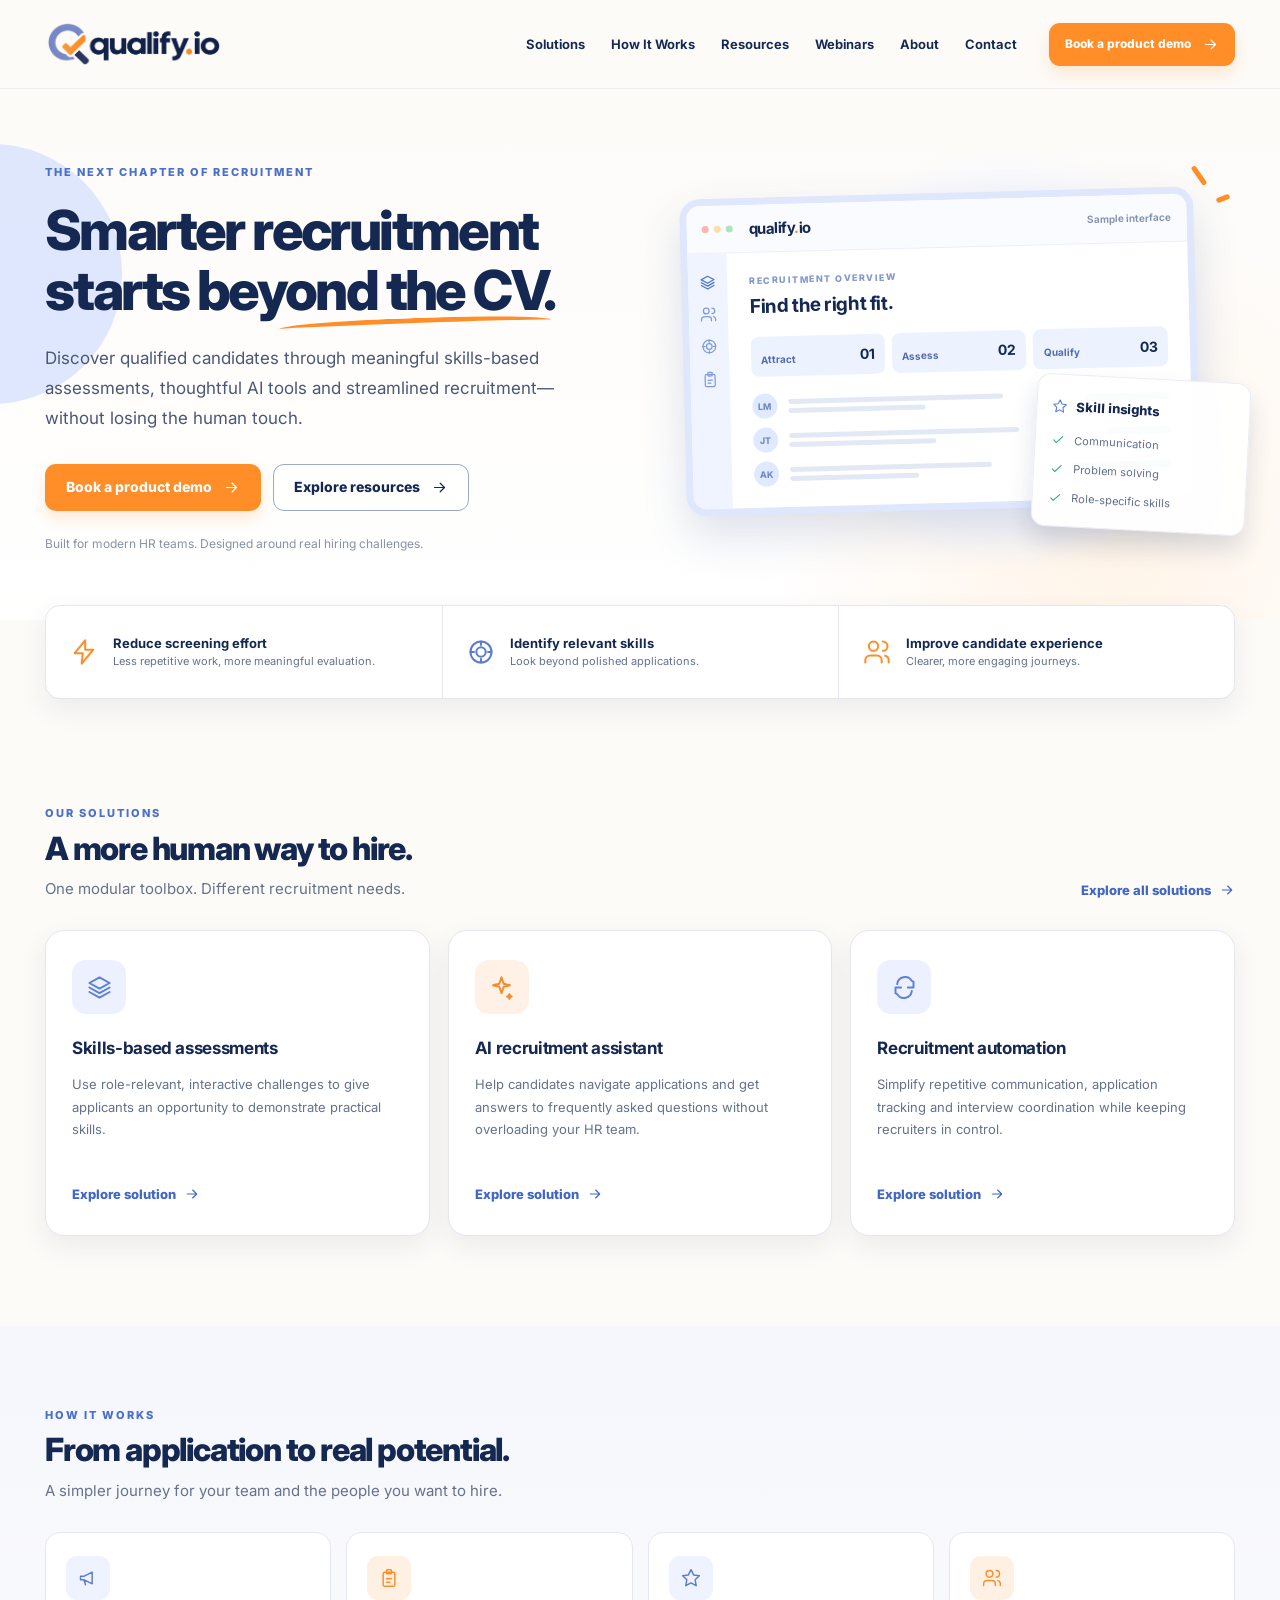
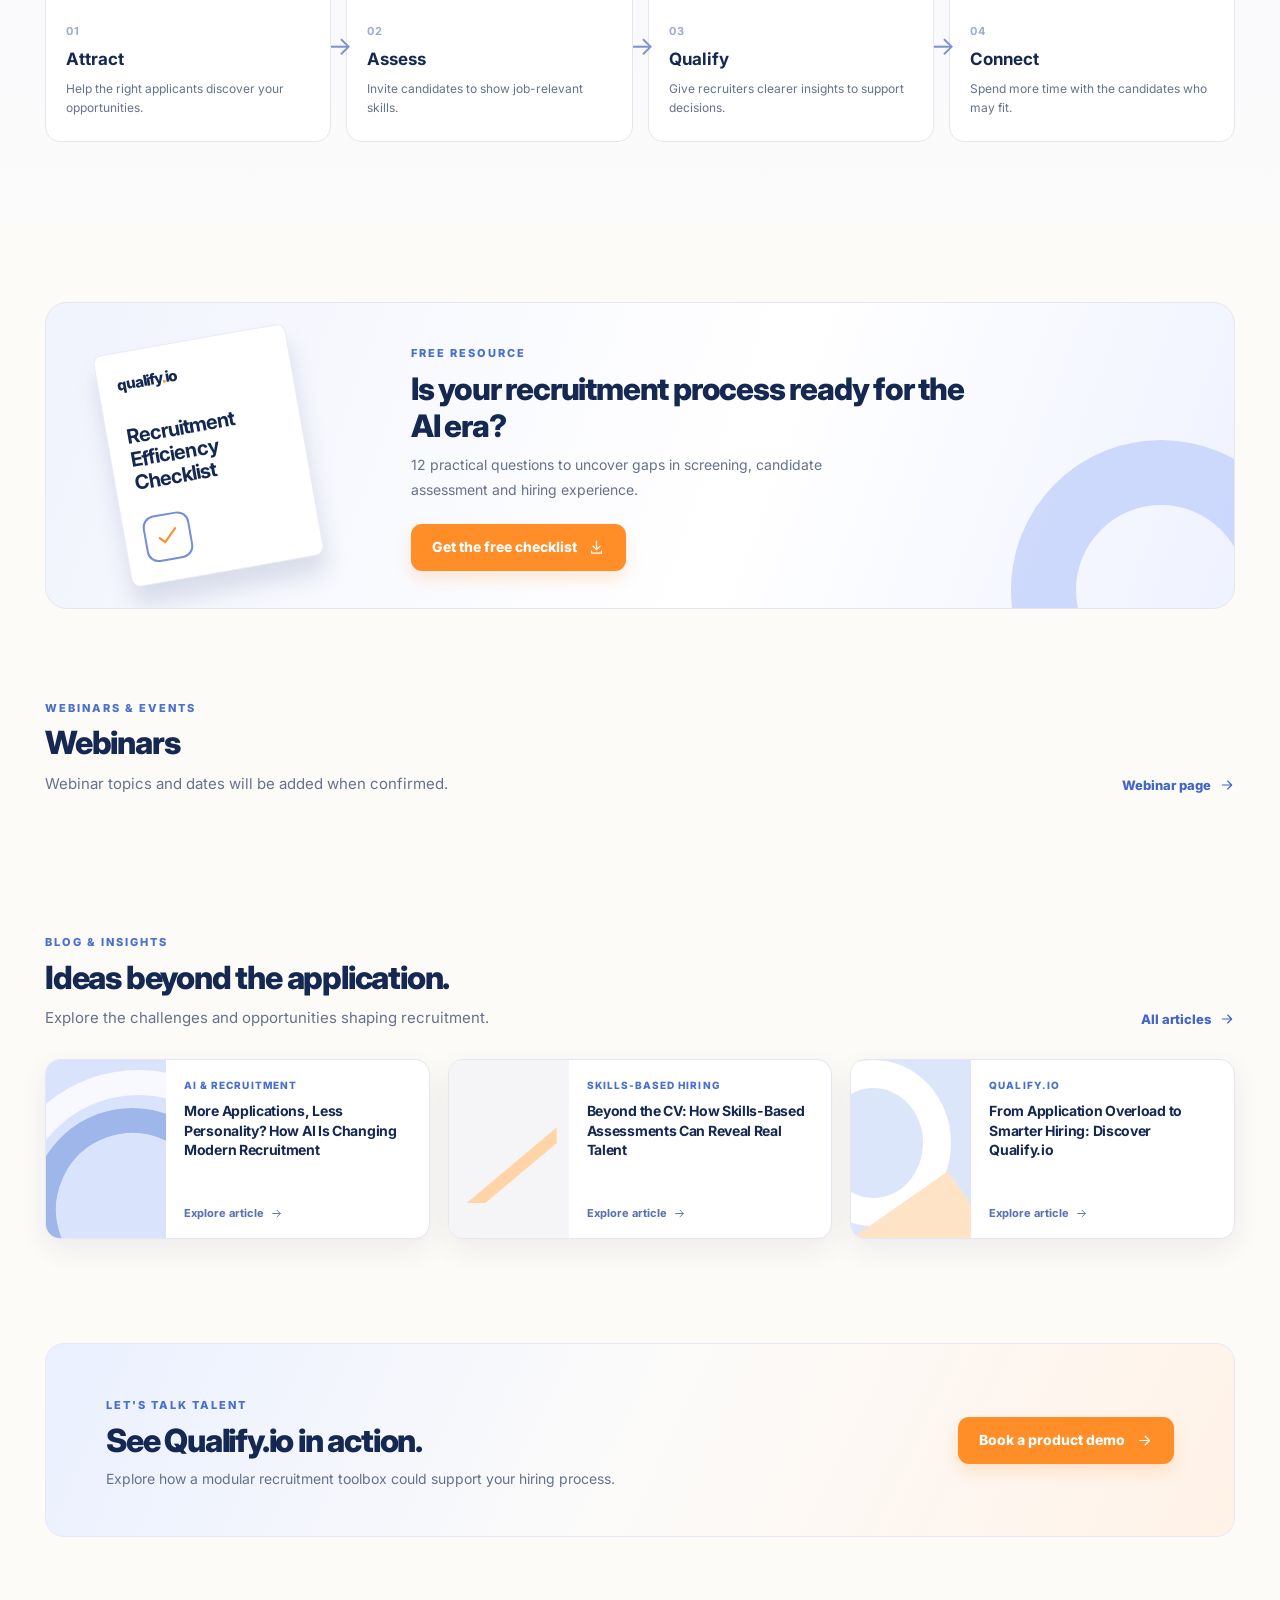
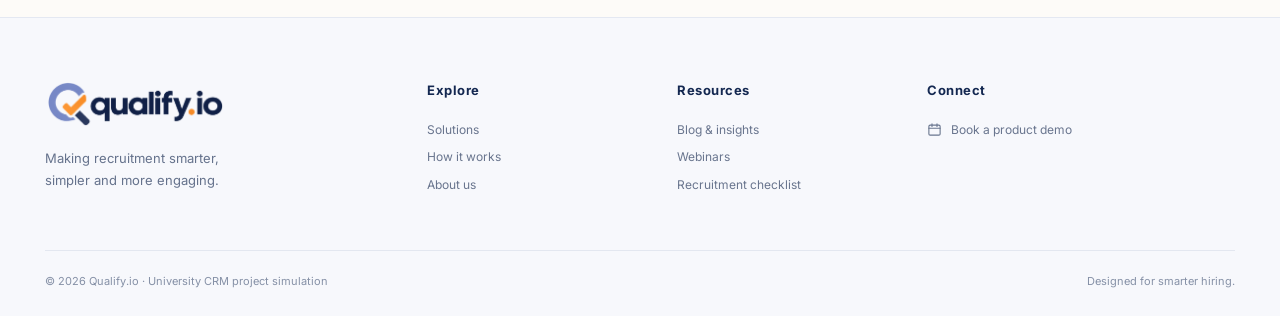
==== index.html @ be99ba0d "Add files via upload" ====
<!doctype html>
<html lang="en">
<head>
  <meta charset="utf-8" />
  <meta name="viewport" content="width=device-width, initial-scale=1" />
  <meta name="description" content="Qualify.io is a modular recruitment technology platform concept combining skills-based assessments, AI assistance and automation." />
  <meta name="theme-color" content="#fdfbf8" />
  <title>Qualify.io | Smarter recruitment starts beyond the CV</title>
  <link rel="icon" href="assets/qualify-logo.png" type="image/png" />
  <link rel="preconnect" href="https://fonts.googleapis.com" />
  <link rel="preconnect" href="https://fonts.gstatic.com" crossorigin />
  <link href="https://fonts.googleapis.com/css2?family=Inter:wght@400;500;600;650;700;750;800;850&display=swap" rel="stylesheet" />
  <link rel="stylesheet" href="css/styles.css" />
  <script defer src="js/config.js"></script>
  <script defer src="js/content.js"></script>
  <script defer src="js/webinars.js"></script>
  <script defer src="js/site.js"></script>
</head>
<body data-page="home">
  <a href="#main-content" class="sr-only skip-link">Skip to content</a>
  <div id="site"></div>
  <noscript>This website uses JavaScript to render its content. Please enable JavaScript.</noscript>
</body>
</html>
---- css/styles.css ----
/* QUALIFY.IO — brand system. Change these variables to reskin the whole website. */
:root {
  --navy: #142851;
  --navy-2: #1d3262;
  --blue: #758dda;
  --blue-bright: #567cf1;
  --orange: #ff8d28;
  --orange-hover: #f47811;
  --paper: #fdfbf8;
  --soft: #f6f7fc;
  --line: #e4e7f0;
  --text: #1c2b49;
  --muted: #65728c;
  --shadow: 0 10px 28px rgba(25,37,73,.075);
  --radius: 19px;
}
* { box-sizing:border-box; }
html { scroll-behavior:smooth; }
body { margin:0; font-family:Inter,ui-sans-serif,-apple-system,BlinkMacSystemFont,"Segoe UI",sans-serif; color:var(--text); background:var(--paper); line-height:1.55; -webkit-font-smoothing:antialiased; }
img { max-width:100%; }
a { color:inherit; text-decoration:none; }
button { font:inherit; }
a:focus-visible,button:focus-visible {outline:3px solid var(--blue-bright);outline-offset:4px;}
.container { width:min(1190px, calc(100% - 64px)); margin-inline:auto; }
.icon { display:inline-block;width:20px;height:20px;vertical-align:middle;flex-shrink:0; }
.site-header { position:sticky;z-index:50;top:0;background:rgba(253,251,248,.93);backdrop-filter:blur(16px);border-bottom:1px solid rgba(29,50,98,.075); }
.header-inner { display:flex;align-items:center;gap:32px;min-height:88px; }
.logo-link { display:block;flex-shrink:0; }
.logo-link img { display:block;width:177px;height:auto; }
.desktop-nav { margin-left:auto;display:flex;align-items:center;gap:26px; }
.desktop-nav a {font-size:13px;font-weight:670;color:var(--navy);transition:color .2s;white-space:nowrap;}
.desktop-nav a:hover,.desktop-nav a[aria-current] {color:#5879c8;}
.btn {display:inline-flex;align-items:center;justify-content:center;gap:11px;border-radius:11px;padding:14px 20px;font-size:14px;font-weight:780;line-height:1.2;transition:transform .18s,box-shadow .18s,background .18s;border:1px solid transparent;white-space:nowrap;}
.btn:hover{transform:translateY(-2px);}
.btn .icon {width:17px;height:17px;}
.btn-primary {background:var(--orange);color:white;box-shadow:0 8px 16px rgba(255,141,40,.18);}
.btn-primary:hover {background:var(--orange-hover);box-shadow:0 11px 20px rgba(255,141,40,.22);}
.btn-outline {border-color:#9da9c9;color:var(--navy);background:rgba(255,255,255,.78);}
.btn-outline:hover {border-color:var(--navy);background:#fff;}
.nav-cta {padding:12px 15px;font-size:12px;}
.mobile-menu-toggle,.mobile-nav{display:none;}
.eyebrow {display:inline-block;font-size:11px;line-height:1.45;font-weight:820;letter-spacing:2px;color:#4a70ce;}
.eyebrow.mini {letter-spacing:1.05px;font-size:10px;}
.hero { position:relative;overflow:hidden;padding:60px 0 66px;background:radial-gradient(circle at 87% 86%,#fff4e8 0%,transparent 28%),linear-gradient(180deg,#fdfbf8 0%,#fff 100%); }
.hero-deco-left {position:absolute;left:-138px;top:55px;width:260px;height:260px;border-radius:50%;background:#dce5fd;opacity:.92;}
.hero-grid {display:grid;grid-template-columns:1fr 1.07fr;gap:48px;align-items:center;position:relative;}
.hero-copy {padding-top:8px;position:relative;z-index:2;}
h1,h2,h3,h4,p{margin-top:0;}
.hero-copy h1 {font-size:clamp(42px,4.3vw,64px);line-height:1.09;letter-spacing:-2.6px;color:var(--navy);max-width:620px;margin:18px 0 24px;font-weight:820;}
.underlined {position:relative;white-space:nowrap;}
.underlined::after {content:"";position:absolute;left:23%;right:1%;bottom:-8px;height:8px;border-top:5px solid var(--orange);border-radius:50%;transform:rotate(-2deg);}
.hero-copy>p:not(.hero-proof) {font-size:17px;line-height:1.75;color:#4b5875;max-width:525px;margin-bottom:30px;}
.hero-actions {display:flex;gap:12px;flex-wrap:wrap;}
.hero-proof {font-size:12px;color:#8992a5;margin:24px 0 0;}
.dashboard-illustration {min-height:405px;position:relative;display:flex;align-items:center;justify-content:center;}
.hero-halo {width:420px;height:420px;border-radius:50%;position:absolute;right:18px;top:-3px;background:radial-gradient(circle,#e8edff 0%,#f5f6ff 48%,transparent 72%);}
.dash-window {position:relative;z-index:1;width:87%;min-height:290px;border:7px solid #dfe7fc;background:white;border-radius:20px;box-shadow:0 20px 45px rgba(45,72,135,.16);transform:rotate(-1.5deg);overflow:hidden;}
.dash-header {display:flex;align-items:center;gap:10px;height:48px;background:#fafbff;padding:0 15px;border-bottom:1px solid #eef0f7;}
.window-dots{display:flex;gap:5px;}.window-dots i {width:7px;height:7px;border-radius:50%;background:#ffb5aa;}.window-dots i:nth-child(2){background:#ffe0a4}.window-dots i:nth-child(3){background:#b0e4bb}
.dash-header strong{margin-left:6px;font-size:15px;color:var(--navy);letter-spacing:-.5px;}.orange{color:var(--orange)}
.dash-demo-label{margin-left:auto;color:#8491b1;font-size:10px;font-weight:650}
.dash-body {display:flex;min-height:250px;}
.dash-sidebar {background:#f0f4ff;padding:19px 11px;display:flex;flex-direction:column;align-items:center;gap:14px;}
.dash-side {color:#7e9bdd;line-height:1;}.dash-side .icon{width:17px;height:17px}.dash-side.active {color:#4c75d1;}
.dash-main {padding:21px 22px;flex:1;min-width:0;}.dash-caption {font-size:9px;letter-spacing:1.5px;font-weight:800;color:#8397cb;margin:0 0 4px;}.dash-main h3 {font-size:19px;letter-spacing:-.4px;color:var(--navy);margin:0 0 16px;}
.dash-stages{display:grid;grid-template-columns:repeat(3,1fr);gap:7px;margin-bottom:17px;}.dash-stages>div {background:#edf2ff;border-radius:8px;padding:9px 10px;display:flex;align-items:flex-end;justify-content:space-between;}.dash-stages small{font-size:10px;color:#506bb2;font-weight:690;}.dash-stages strong{font-size:14px;color:var(--navy);}
.dash-list{display:grid;gap:9px}.dash-list>div{display:flex;align-items:center;gap:11px;}.avatar{display:grid;place-items:center;background:#dfe9ff;color:#6e86c5;border-radius:50%;width:25px;height:25px;font-size:9px;font-weight:750;}.fake-lines{display:grid;gap:4px;flex:1;}.fake-lines i{height:5px;background:#e3e8f5;border-radius:5px;width:75%;}.fake-lines i:nth-child(2){width:48%;}.bar{height:7px;border-radius:5px;background:#6ec9a6;width:20%;}.bar-74{width:15%}.bar-93{width:24%}
.floating-skill {position:absolute;z-index:2;right:-13px;bottom:23px;width:214px;padding:15px 15px 13px;background:rgba(255,255,255,.96);border:1px solid #ecedf4;border-radius:14px;box-shadow:0 15px 25px rgba(28,48,104,.14);transform:rotate(3deg);}
.floating-skill>div{display:flex;align-items:center;gap:9px;color:#606f89;font-size:11px;padding:6px 0;}.floating-skill>div .icon{width:15px;height:15px;color:#2daa81;}.floating-heading{font-size:13px!important;font-weight:780;color:var(--navy)!important;padding-bottom:10px!important;}.floating-heading .icon{color:#5879e4!important;}
.orbit-mark{position:absolute;width:22px;height:5px;border-radius:6px;background:var(--orange);right:25px;top:24px;transform:rotate(55deg);}.orbit-mark.two{width:14px;right:5px;top:47px;transform:rotate(-22deg);}
.benefits {position:relative;z-index:4;display:grid;grid-template-columns:repeat(3,1fr);background:white;box-shadow:var(--shadow);border:1px solid var(--line);border-radius:15px;transform:translateY(-15px);min-height:94px;}
.benefits>div{display:flex;gap:15px;align-items:center;padding:22px 24px;}.benefits>div+div{border-left:1px solid var(--line);}.benefits .icon {width:28px;height:28px;color:#5b7dce;}.benefits>div:first-child .icon,.benefits>div:last-child .icon{color:var(--orange);}.benefits span {display:flex;flex-direction:column;gap:3px;}.benefits strong{color:var(--navy);font-size:13px;line-height:1.25;}.benefits small {color:var(--muted);font-size:11px;line-height:1.4;}
.section {padding-top:85px;padding-bottom:18px;}
.section-head {display:flex;align-items:end;justify-content:space-between;gap:20px;margin-bottom:30px;}
.section-head h2,.resource-copy h2,.bottom-cta h2{font-size:clamp(27px,2.5vw,38px);font-weight:820;line-height:1.2;letter-spacing:-1.2px;color:var(--navy);margin:6px 0 9px;}
.section-head p {font-size:15px;color:var(--muted);margin:0;}
.text-link {display:inline-flex;align-items:center;gap:8px;font-size:13px;font-weight:800;color:#4166c8;white-space:nowrap;}.text-link:hover{color:var(--navy)}.text-link .icon{width:16px;height:16px;}
.solutions-grid{display:grid;grid-template-columns:repeat(3,1fr);gap:18px;}
.solution-card{background:white;border:1px solid var(--line);box-shadow:var(--shadow);border-radius:var(--radius);padding:29px 26px;transition:transform .2s,box-shadow .2s;}
.solution-card:hover {transform:translateY(-3px);box-shadow:0 15px 30px rgba(25,37,73,.11);}
.solution-icon{width:54px;height:54px;border-radius:14px;display:grid;place-items:center;background:#edf1ff;color:#5b7fdd;margin-bottom:21px;}.solution-icon.tone-1{background:#fff1e6;color:#f58b2a}.solution-icon .icon{width:27px;height:27px;}
.solution-card h3{font-size:17px;color:var(--navy);margin:0 0 11px;letter-spacing:-.35px;}.solution-card p {font-size:13px;color:var(--muted);line-height:1.75;min-height:93px;margin-bottom:15px;}
.how-section{margin-top:72px;background:linear-gradient(180deg,#f5f7fd,#fcfbfb);padding:75px 0 82px;}.steps-grid{display:grid;grid-template-columns:repeat(4,1fr);gap:15px;}
.step {background:white;border-radius:15px;padding:23px 20px;border:1px solid var(--line);position:relative;min-height:205px;}.step:not(:last-child)::after {content:'→';color:#7d94cc;font-size:26px;position:absolute;right:-22px;top:45%;z-index:2;}.step-icon{width:44px;height:44px;border-radius:11px;display:grid;place-items:center;background:#eff2ff;color:#5a7dd2;margin-bottom:17px;}.step:nth-child(2) .step-icon,.step:nth-child(4) .step-icon{background:#fff0e4;color:var(--orange)}.step>b{color:#9cabd3;font-size:11px;letter-spacing:1px;}.step h3{font-size:17px;color:var(--navy);margin:4px 0 7px;}.step p{font-size:12px;color:var(--muted);margin:0;line-height:1.6;}
.resource-feature{display:grid;grid-template-columns:250px 1fr;align-items:center;gap:50px;position:relative;overflow:hidden;border-radius:22px;margin-top:78px;min-height:285px;padding:35px 65px;background:linear-gradient(110deg,#f1f3fd 0%,#fff 59%,#eff2ff 100%);border:1px solid var(--line);}
.resource-paper{width:195px;height:235px;background:white;border-radius:9px;transform:rotate(-10deg);box-shadow:0 18px 22px rgba(46,65,123,.15);padding:20px 19px;position:relative;z-index:2;border:1px solid #e9ebf5;display:flex;flex-direction:column;}
.paper-logo{font-size:15px;font-weight:820;color:var(--navy);letter-spacing:-1px;margin-bottom:30px;}.paper-logo span{color:var(--orange)}.resource-paper strong{font-size:20px;line-height:1.18;color:var(--navy);letter-spacing:-.8px;}.paper-mark{display:grid;place-items:center;color:var(--orange);border:2px solid var(--blue);border-radius:12px;width:47px;height:47px;margin-top:auto}.paper-mark .icon{width:29px;height:29px;}
.resource-copy{position:relative;z-index:2;max-width:580px;}.resource-copy h2{font-size:31px;}.resource-copy p{color:var(--muted);font-size:14px;max-width:470px;line-height:1.75;margin:0 0 22px;}.feature-swoosh{position:absolute;right:-77px;bottom:-132px;width:300px;height:300px;border:65px solid #b8c9fb;border-radius:50%;opacity:.65;}
.webinar-grid{display:grid;grid-template-columns:repeat(3,1fr);gap:18px;}.webinar-card{border:1px solid var(--line);border-radius:17px;background:white;min-height:215px;padding:22px 23px;box-shadow:var(--shadow);overflow:hidden;position:relative;display:flex;align-items:flex-start;flex-direction:column;transition:transform .2s;}.webinar-card:hover,.blog-card:hover{transform:translateY(-3px)}.webinar-top{display:flex;align-items:center;gap:7px;color:#7a86a4;font-weight:800;letter-spacing:1.2px;font-size:10px;position:relative;z-index:2;}.webinar-top .icon{width:14px;height:14px;}.webinar-card h3{font-size:21px;color:var(--navy);line-height:1.2;max-width:245px;margin:30px 0 12px;letter-spacing:-.65px;position:relative;z-index:2;}.webinar-link{display:flex;align-items:center;gap:5px;margin-top:auto;font-size:12px;color:#4d6ec6;font-weight:800;position:relative;z-index:2;}.webinar-link .icon{width:15px;height:15px;}.webinar-pattern{position:absolute;border:37px solid #dce5fd;border-radius:50%;width:235px;height:235px;right:-130px;bottom:-130px;}.webinar-1 .webinar-pattern{border-color:#ffe5ce;}.webinar-2 .webinar-pattern{border-color:#cedcfb;}.section-note{color:#929aaa;font-size:11px;text-align:right;margin-top:12px;}
.blog-grid{display:grid;grid-template-columns:repeat(3,1fr);gap:18px;}.blog-card{display:flex;background:white;border:1px solid var(--line);box-shadow:var(--shadow);border-radius:15px;overflow:hidden;min-height:180px;transition:transform .2s;}.blog-art{min-width:120px;width:34%;position:relative;overflow:hidden;background:#d9e4fc;}.abstract-wave:before,.abstract-wave:after{content:'';position:absolute;left:-50px;top:10px;width:235px;height:235px;border:25px solid rgba(255,255,255,.8);border-radius:50%;transform:rotate(25deg)}.abstract-wave:after{width:153px;height:153px;top:48px;left:-15px;border-color:#9eb6e9;}.abstract-steps{background:#f5f4f6;}.abstract-steps:before{content:'';position:absolute;bottom:35px;left:12px;width:80%;height:75%;background:repeating-linear-gradient(140deg,transparent 0 35px,#ffd5a8 36px 47px,transparent 48px 70px);clip-path:polygon(0 100%,0 70%,35% 70%,35% 44%,66% 44%,66% 18%,100% 18%,100% 100%)}.abstract-paper{background:#dce6fb;}.abstract-paper:before{content:'';position:absolute;inset:0 20px 12px -55px;border:28px solid #fff;border-radius:50%;}.abstract-paper:after{content:'';position:absolute;width:160px;height:100px;background:#ffe3c7;bottom:-70px;right:-20px;transform:rotate(-35deg);}
.blog-info{padding:18px 18px 16px;display:flex;flex-direction:column;}.blog-info h3{font-size:14px;line-height:1.4;letter-spacing:-.3px;color:var(--navy);margin:8px 0 12px;}.read-more{color:#5a73af;font-size:11px;font-weight:740;margin-top:auto;display:inline-flex;gap:6px;align-items:center}.read-more .icon{width:13px;height:13px;}
.bottom-cta{margin-top:86px;margin-bottom:80px;border-radius:19px;border:1px solid #e8e9f7;background:linear-gradient(115deg,#eaf0ff 0%,#fcfbfa 50%,#fff2e7 100%);min-height:194px;display:flex;align-items:center;justify-content:space-between;gap:30px;padding:35px 60px;overflow:hidden;position:relative;}.bottom-cta h2{margin-bottom:8px}.bottom-cta p{font-size:14px;color:var(--muted);max-width:540px;margin:0}.bottom-cta .btn{z-index:2;}
.site-footer{background:#f7f8fc;border-top:1px solid #e4e8f2;}.footer-grid{display:grid;grid-template-columns:1.6fr 1fr 1fr 1.4fr;gap:30px;padding:62px 0 47px;}.footer-logo img{width:180px}.footer-grid h4{font-size:13px;letter-spacing:.5px;color:var(--navy);margin:0 0 20px;}.footer-grid p{font-size:13px;line-height:1.7;color:var(--muted);margin:12px 0;}.footer-grid>div>a:not(.footer-logo),.footer-grid .inactive-link{display:flex;align-items:center;gap:9px;font-size:12px;color:#69758e;margin:9px 0;}.footer-grid>div>a:hover{color:#4769cb}.footer-grid .icon{height:15px;width:15px;}.inactive-link{opacity:.64;}.footer-bottom{display:flex;justify-content:space-between;gap:15px;flex-wrap:wrap;border-top:1px solid #e3e7f0;color:#8590a6;font-size:11px;padding:22px 0 26px;}
.inner-page {min-height:60vh;}.inner-hero {padding:90px 0 40px;}.inner-hero h1 {color:var(--navy);font-size:clamp(38px,4.4vw,60px);letter-spacing:-2px;line-height:1.15;max-width:850px;margin:17px 0 17px;}.inner-hero p{font-size:17px;color:var(--muted);max-width:760px;line-height:1.7;}.inner-content{padding:30px 0 65px;}.inner-content .solution-card p {min-height:unset;}.page-feature {background:linear-gradient(135deg,#eef2ff,#fff6ec);border:1px solid #e1e5f0;border-radius:20px;padding:40px;margin-top:24px;}.page-feature h2 {color:var(--navy);font-size:27px;letter-spacing:-.7px;}.page-feature p{color:var(--muted);max-width:650px;}.soft-caption{color:#8893a8;font-size:12px}.resources-list {display:grid;gap:15px;margin-bottom:30px;}.resource-list-item{padding:25px;background:white;border:1px solid var(--line);border-radius:16px;scroll-margin-top:120px;}.resource-list-item h2 {color:var(--navy);font-size:22px;margin:10px 0;}.resource-list-item p{margin-bottom:6px;color:var(--muted)}.back-home{padding-bottom:80px;}
@media (max-width:1100px){.desktop-nav{gap:14px}.header-inner{gap:19px}.desktop-nav a{font-size:12px}.logo-link img{width:148px}.hero-grid{gap:18px}.floating-skill{right:-5px}.container{width:min(1190px,calc(100% - 44px))}}
@media (max-width:870px){.desktop-nav,.nav-cta{display:none}.mobile-menu-toggle{display:grid;place-items:center;margin-left:auto;width:44px;height:44px;border:1px solid var(--line);background:#fff;border-radius:10px;color:var(--navy)}.mobile-menu-toggle .icon{height:23px;width:23px}.mobile-nav:not([hidden]){display:flex;flex-direction:column;gap:3px;padding:12px 22px 18px;border-top:1px solid var(--line);background:var(--paper)}.mobile-nav a{padding:12px;font-size:14px;color:var(--navy);font-weight:670}.mobile-nav .mobile-demo{background:var(--orange);color:white;border-radius:10px;text-align:center;margin-top:8px}.header-inner{min-height:75px}.hero-grid{grid-template-columns:1fr;}.hero{padding:50px 0 65px}.hero-copy h1{max-width:680px}.dashboard-illustration{min-height:390px;max-width:610px;width:100%;margin:20px auto 0}.benefits{transform:translateY(-22px)}.solutions-grid,.webinar-grid,.blog-grid{grid-template-columns:repeat(2,1fr)}.blog-grid .blog-card:last-child{grid-column:span 2}.steps-grid{grid-template-columns:repeat(2,1fr)}.step:nth-child(2):after{display:none}.resource-feature{gap:26px;padding:35px}.footer-grid{grid-template-columns:repeat(2,1fr);}}
@media (max-width:610px){.container{width:calc(100% - 34px)}.hero-deco-left{left:-180px}.hero-copy h1{font-size:43px;letter-spacing:-1.6px}.hero-copy>p:not(.hero-proof){font-size:15px}.hero-actions{flex-direction:column;align-items:stretch}.hero-actions .btn{text-align:center}.dashboard-illustration{min-height:315px}.hero-halo{width:310px;height:310px}.dash-window{width:96%;border-width:5px;min-height:230px}.dash-header{height:34px}.dash-body{min-height:190px}.dash-sidebar{padding:14px 9px}.dash-main{padding:16px 12px}.dash-main h3{font-size:14px}.dash-stages>div{padding:7px 6px}.dash-stages strong{font-size:12px}.dash-stages small{font-size:8px}.floating-skill{width:170px;right:-1px;bottom:-1px;padding:10px}.floating-skill>div{font-size:9px;padding:4px 0}.floating-heading{font-size:11px!important}.benefits{grid-template-columns:1fr}.benefits>div{padding:15px 18px}.benefits>div+div{border-left:none;border-top:1px solid var(--line)}.section{padding-top:62px}.section-head h2,.resource-copy h2{font-size:29px}.section-head p{font-size:13px}.desktop-more{display:none}.solutions-grid,.webinar-grid,.blog-grid{grid-template-columns:1fr}.blog-grid .blog-card:last-child{grid-column:auto}.solution-card p{min-height:0}.how-section{padding:60px 0;margin-top:46px}.steps-grid{grid-template-columns:1fr}.step{min-height:auto}.step::after{display:none}.resource-feature{grid-template-columns:1fr;padding:38px 25px 43px;margin-top:52px}.resource-paper{margin:0 auto 5px;height:203px;width:166px}.resource-paper strong{font-size:17px}.resource-copy h2{font-size:28px}.bottom-cta{padding:31px 26px;flex-direction:column;align-items:stretch;margin-top:60px;margin-bottom:58px}.bottom-cta .btn{align-self:flex-start}.footer-grid{gap:20px;grid-template-columns:1fr 1fr;padding:46px 0}.footer-grid>div:first-child{grid-column:span 2}.footer-grid>div:last-child{grid-column:span 2}.inner-hero{padding:60px 0 20px}.inner-hero h1{font-size:38px}.page-feature{padding:25px}}
@media (prefers-reduced-motion:reduce){*{scroll-behavior:auto!important;transition:none!important}}
.sr-only{position:absolute;width:1px;height:1px;padding:0;margin:-1px;overflow:hidden;clip:rect(0,0,0,0);white-space:nowrap;border:0}.sr-only:focus{position:fixed;top:8px;left:8px;width:auto;height:auto;padding:10px 12px;margin:0;background:white;clip:auto;z-index:999}

/* Editorial blog article layout — all future articles share these styles. */
.article-page{background:var(--paper)}
.article-shell{max-width:970px;padding-top:52px;padding-bottom:88px}
.article-back,.article-bottom-nav a{font-size:13px;font-weight:700;color:#5876c6}
.article-back:hover,.article-bottom-nav a:hover{text-decoration:underline}
.article-header{max-width:830px;margin:37px auto 40px;text-align:left}
.article-header h1{font-size:clamp(36px,5.3vw,64px);letter-spacing:-2.6px;line-height:1.13;color:var(--navy);margin:16px 0 24px;font-weight:850}
.article-deck{font-size:clamp(16px,2vw,20px);line-height:1.7;color:#62718b;max-width:780px;margin:0 0 23px}
.article-meta{display:flex;gap:12px;flex-wrap:wrap;color:#8491aa;letter-spacing:1px;font-size:10px;font-weight:750}
.article-hero-art{height:240px;border-radius:22px;background:linear-gradient(115deg,#e1e9fb,#f0f4ff 60%,#fff0df);position:relative;overflow:hidden;border:1px solid #e1e7f2;margin:0 0 60px}
.art-ring{display:block;position:absolute;border:32px solid rgba(255,255,255,.79);border-radius:50%;transform:rotate(25deg)}
.art-ring-one{width:440px;height:440px;left:-70px;top:-125px}
.art-ring-two{width:320px;height:320px;left:55px;top:-62px;border-color:#a9bbef}
.art-accent{position:absolute;right:7%;bottom:-55px;width:195px;height:195px;border-radius:34px;background:#ffbd7c;transform:rotate(36deg);opacity:.8}
.article-body{max-width:725px;margin:0 auto;color:#34415b}
.article-section{margin-bottom:37px}
.article-body h2{font-size:clamp(23px,3vw,31px);letter-spacing:-.85px;line-height:1.22;color:var(--navy);margin:0 0 18px}
.article-body p{font-size:16px;line-height:1.9;margin:0 0 18px}
.article-section:last-child p:last-child{font-weight:700;color:var(--navy)}
.article-checklist-cta{max-width:825px;margin:60px auto 0;background:linear-gradient(115deg,#e9efff 0%,#f8f8fc 63%,#fff0de);border:1px solid #dfe6f3;border-radius:22px;padding:42px 44px;display:grid;grid-template-columns:70px 1fr;gap:28px;align-items:start;position:relative;overflow:hidden}
.article-cta-deco{display:flex;align-items:center;justify-content:center;width:64px;height:64px;border-radius:17px;background:white;border:1px solid #d5ddf3;color:var(--orange);box-shadow:0 5px 15px rgba(30,45,85,.055)}
.article-cta-deco .icon{height:34px;width:34px;stroke-width:2.6}
.article-cta-copy{position:relative;z-index:2}
.article-cta-copy h2{font-size:clamp(23px,3vw,33px);letter-spacing:-1px;line-height:1.2;margin:9px 0 14px;color:var(--navy)}
.article-cta-copy>p{font-size:15px;line-height:1.7;color:#5b6984;margin:0 0 22px}
.article-cta-copy .cta-fineprint{font-size:11px;margin:11px 0 0;color:#8190a7}
.article-bottom-nav{max-width:825px;margin:40px auto 0}
.resources-list .text-link{display:inline-flex;margin-top:13px}
@media(max-width:610px){.article-shell{padding-top:35px;padding-bottom:58px}.article-header{margin:25px auto 32px}.article-header h1{letter-spacing:-1.5px}.article-hero-art{height:160px;margin-bottom:38px}.art-ring-one{left:-130px}.art-ring-two{left:-30px}.article-body p{font-size:15px;line-height:1.8}.article-checklist-cta{margin-top:46px;padding:29px 24px;grid-template-columns:1fr;gap:17px}.article-cta-deco{width:53px;height:53px}}

/* Team-approved webinar listings: rendered from js/webinars.js. */
.webinar-description{font-size:13px;line-height:1.6;color:var(--muted);position:relative;z-index:2;margin:0 0 18px;max-width:270px;}
.webinar-card .webinar-link{white-space:normal;}
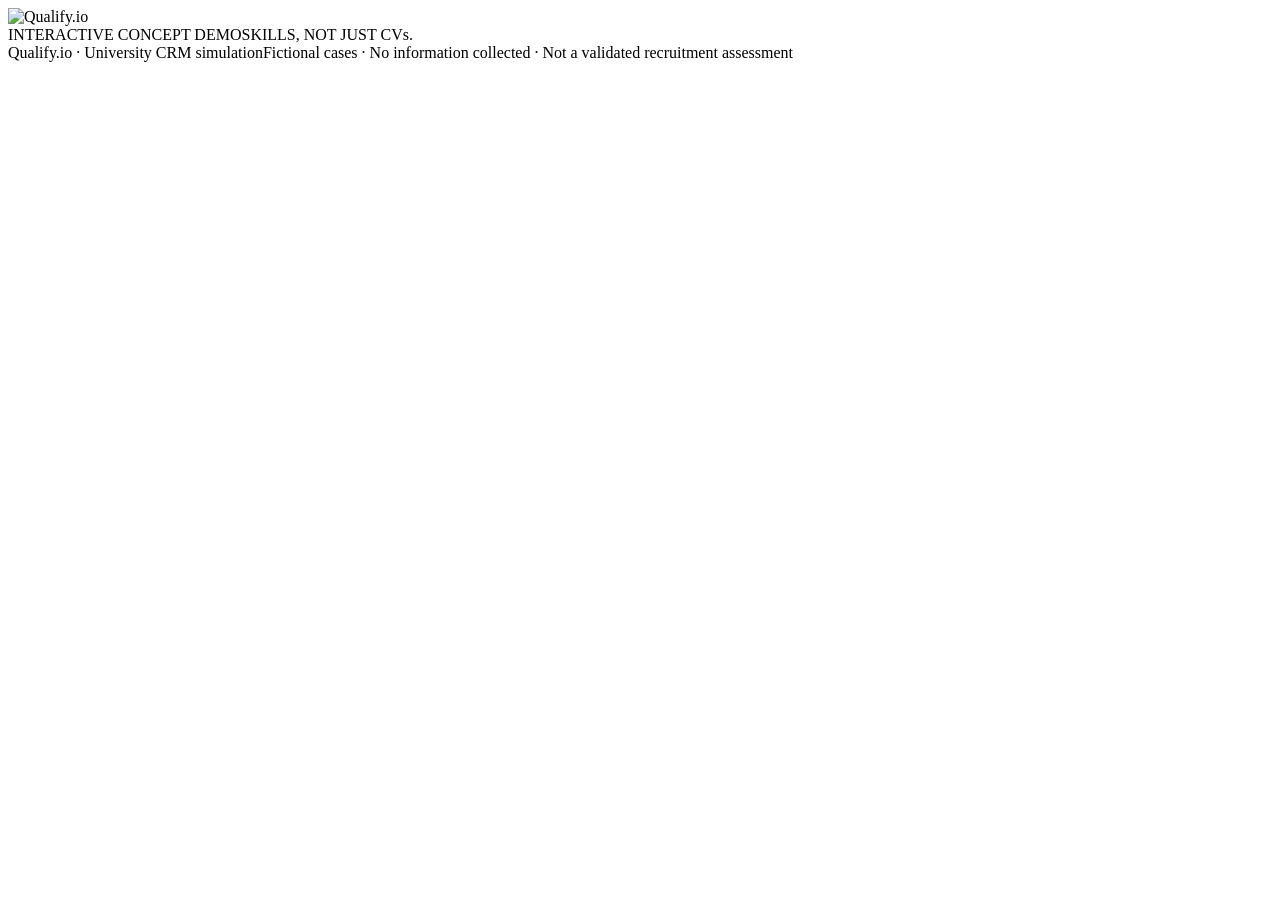
==== commit bf1ec036: "Add files via upload" ====
--- a/index.html
+++ b/index.html
@@ -1,24 +1,21 @@
-<!doctype html>
+<!DOCTYPE html>
 <html lang="en">
 <head>
-  <meta charset="utf-8" />
-  <meta name="viewport" content="width=device-width, initial-scale=1" />
-  <meta name="description" content="Qualify.io is a modular recruitment technology platform concept combining skills-based assessments, AI assistance and automation." />
-  <meta name="theme-color" content="#fdfbf8" />
-  <title>Qualify.io | Smarter recruitment starts beyond the CV</title>
-  <link rel="icon" href="assets/qualify-logo.png" type="image/png" />
-  <link rel="preconnect" href="https://fonts.googleapis.com" />
-  <link rel="preconnect" href="https://fonts.gstatic.com" crossorigin />
-  <link href="https://fonts.googleapis.com/css2?family=Inter:wght@400;500;600;650;700;750;800;850&display=swap" rel="stylesheet" />
-  <link rel="stylesheet" href="css/styles.css" />
-  <script defer src="js/config.js"></script>
-  <script defer src="js/content.js"></script>
-  <script defer src="js/webinars.js"></script>
-  <script defer src="js/site.js"></script>
+<meta charset="UTF-8">
+<meta name="viewport" content="width=device-width,initial-scale=1">
+<meta name="color-scheme" content="light">
+<meta name="description" content="Customer Service Rush: a playful, one-level, interactive Qualify.io skills-assessment concept demo.">
+<title>Customer Service Rush — Qualify.io</title>
+<link rel="icon" href="qualify-logo.png" type="image/png">
+<link rel="stylesheet" href="game.css">
+<script defer src="game.js"></script>
 </head>
-<body data-page="home">
-  <a href="#main-content" class="sr-only skip-link">Skip to content</a>
-  <div id="site"></div>
-  <noscript>This website uses JavaScript to render its content. Please enable JavaScript.</noscript>
+<body>
+<header class="sitebar">
+  <div class="brand"><img src="qualify-logo.png" alt="Qualify.io"></div>
+  <div class="sitebar-right"><span class="prototype-label"><i></i> INTERACTIVE CONCEPT DEMO</span><span class="platform-label">SKILLS, NOT JUST CVs.</span></div>
+</header>
+<main id="root"></main>
+<footer class="footer"><span>Qualify.io · University CRM simulation</span><span>Fictional cases · No information collected · Not a validated recruitment assessment</span></footer>
 </body>
 </html>
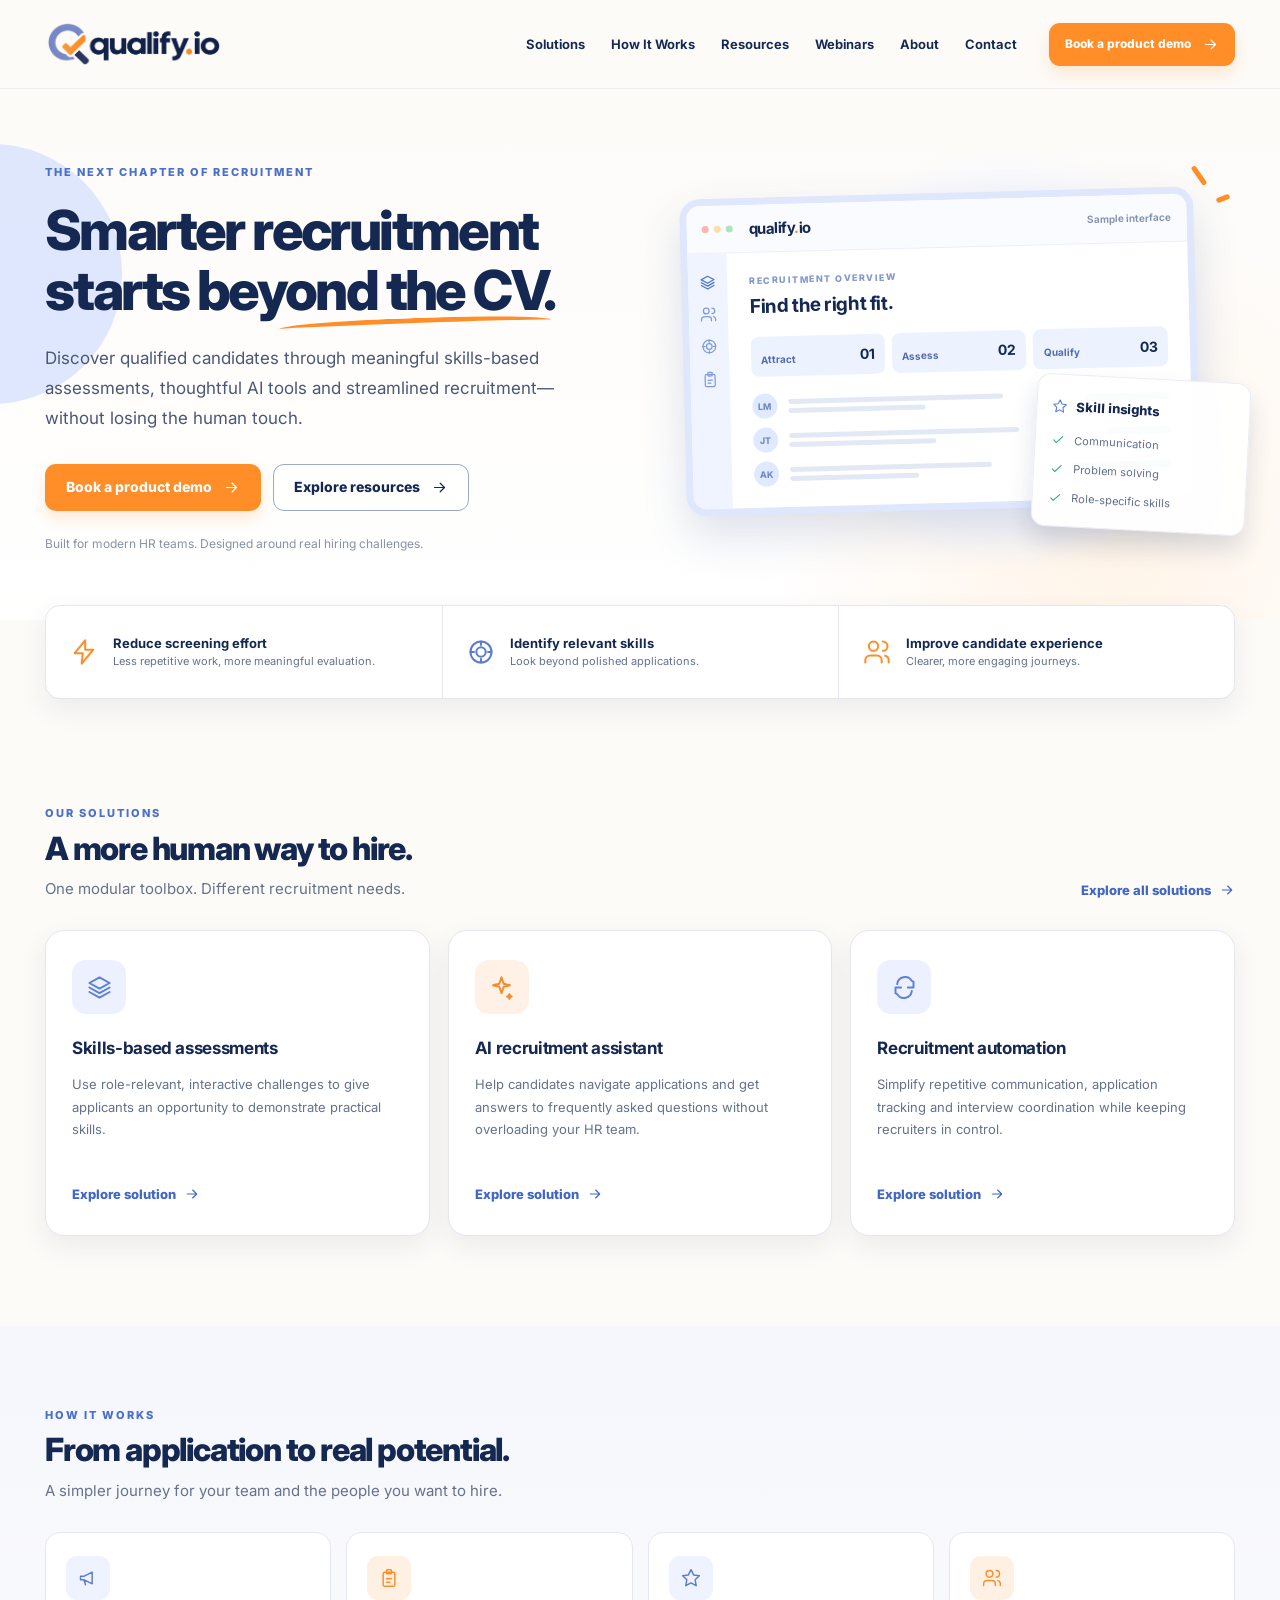
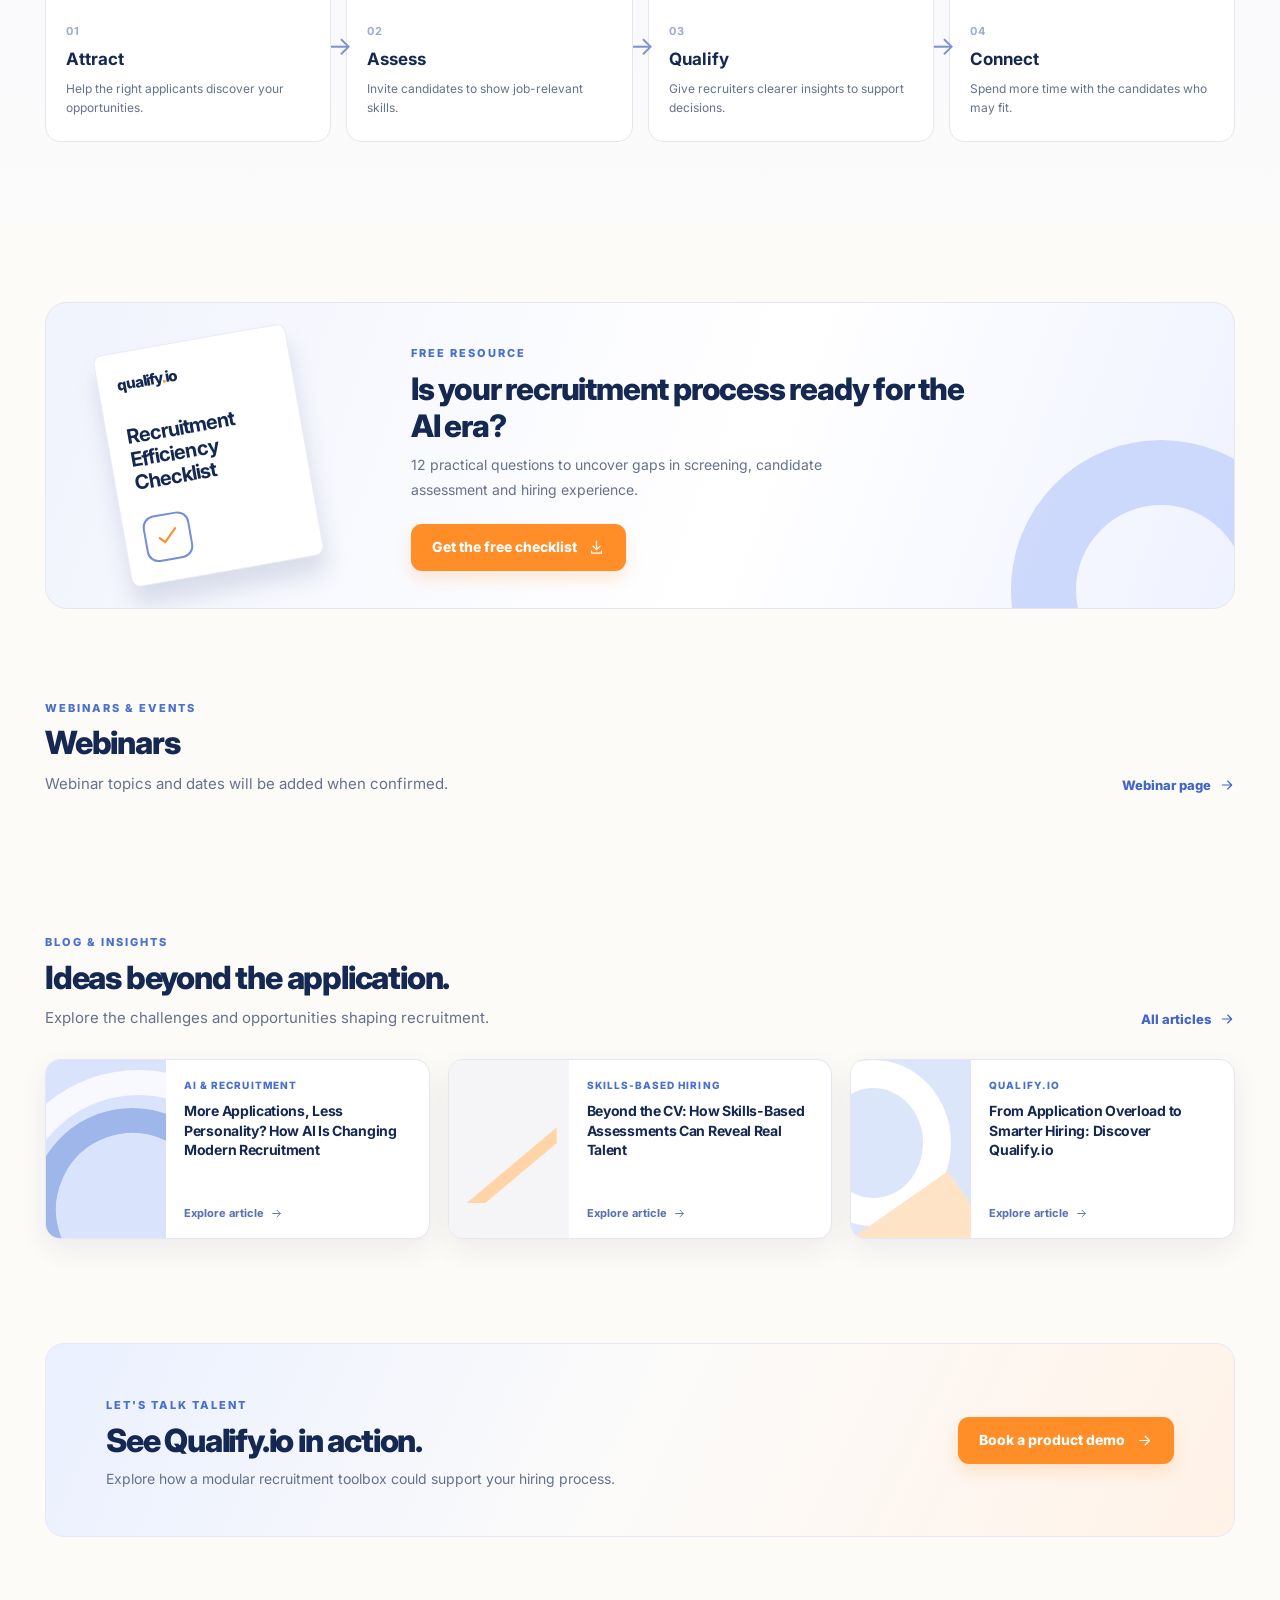
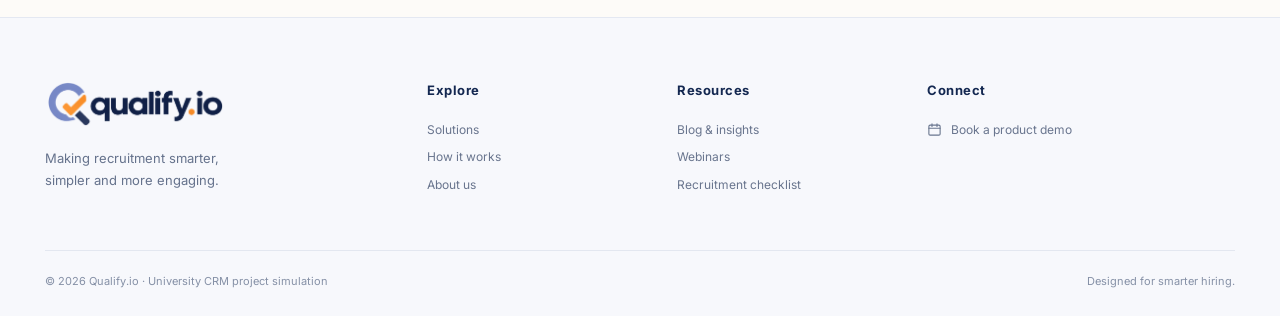
==== commit f3ddae16: "Add files via upload" ====
--- a/index.html
+++ b/index.html
@@ -1,21 +1,24 @@
-<!DOCTYPE html>
+<!doctype html>
 <html lang="en">
 <head>
-<meta charset="UTF-8">
-<meta name="viewport" content="width=device-width,initial-scale=1">
-<meta name="color-scheme" content="light">
-<meta name="description" content="Customer Service Rush: a playful, one-level, interactive Qualify.io skills-assessment concept demo.">
-<title>Customer Service Rush — Qualify.io</title>
-<link rel="icon" href="qualify-logo.png" type="image/png">
-<link rel="stylesheet" href="game.css">
-<script defer src="game.js"></script>
+  <meta charset="utf-8" />
+  <meta name="viewport" content="width=device-width, initial-scale=1" />
+  <meta name="description" content="Qualify.io is a modular recruitment technology platform concept combining skills-based assessments, AI assistance and automation." />
+  <meta name="theme-color" content="#fdfbf8" />
+  <title>Qualify.io | Smarter recruitment starts beyond the CV</title>
+  <link rel="icon" href="assets/qualify-logo.png" type="image/png" />
+  <link rel="preconnect" href="https://fonts.googleapis.com" />
+  <link rel="preconnect" href="https://fonts.gstatic.com" crossorigin />
+  <link href="https://fonts.googleapis.com/css2?family=Inter:wght@400;500;600;650;700;750;800;850&display=swap" rel="stylesheet" />
+  <link rel="stylesheet" href="css/styles.css" />
+  <script defer src="js/config.js"></script>
+  <script defer src="js/content.js"></script>
+  <script defer src="js/webinars.js"></script>
+  <script defer src="js/site.js"></script>
 </head>
-<body>
-<header class="sitebar">
-  <div class="brand"><img src="qualify-logo.png" alt="Qualify.io"></div>
-  <div class="sitebar-right"><span class="prototype-label"><i></i> INTERACTIVE CONCEPT DEMO</span><span class="platform-label">SKILLS, NOT JUST CVs.</span></div>
-</header>
-<main id="root"></main>
-<footer class="footer"><span>Qualify.io · University CRM simulation</span><span>Fictional cases · No information collected · Not a validated recruitment assessment</span></footer>
+<body data-page="home">
+  <a href="#main-content" class="sr-only skip-link">Skip to content</a>
+  <div id="site"></div>
+  <noscript>This website uses JavaScript to render its content. Please enable JavaScript.</noscript>
 </body>
 </html>
--- a/css/styles.css
+++ b/css/styles.css
@@ -0,0 +1,133 @@
+/* QUALIFY.IO — brand system. Change these variables to reskin the whole website. */
+:root {
+  --navy: #142851;
+  --navy-2: #1d3262;
+  --blue: #758dda;
+  --blue-bright: #567cf1;
+  --orange: #ff8d28;
+  --orange-hover: #f47811;
+  --paper: #fdfbf8;
+  --soft: #f6f7fc;
+  --line: #e4e7f0;
+  --text: #1c2b49;
+  --muted: #65728c;
+  --shadow: 0 10px 28px rgba(25,37,73,.075);
+  --radius: 19px;
+}
+* { box-sizing:border-box; }
+html { scroll-behavior:smooth; }
+body { margin:0; font-family:Inter,ui-sans-serif,-apple-system,BlinkMacSystemFont,"Segoe UI",sans-serif; color:var(--text); background:var(--paper); line-height:1.55; -webkit-font-smoothing:antialiased; }
+img { max-width:100%; }
+a { color:inherit; text-decoration:none; }
+button { font:inherit; }
+a:focus-visible,button:focus-visible {outline:3px solid var(--blue-bright);outline-offset:4px;}
+.container { width:min(1190px, calc(100% - 64px)); margin-inline:auto; }
+.icon { display:inline-block;width:20px;height:20px;vertical-align:middle;flex-shrink:0; }
+.site-header { position:sticky;z-index:50;top:0;background:rgba(253,251,248,.93);backdrop-filter:blur(16px);border-bottom:1px solid rgba(29,50,98,.075); }
+.header-inner { display:flex;align-items:center;gap:32px;min-height:88px; }
+.logo-link { display:block;flex-shrink:0; }
+.logo-link img { display:block;width:177px;height:auto; }
+.desktop-nav { margin-left:auto;display:flex;align-items:center;gap:26px; }
+.desktop-nav a {font-size:13px;font-weight:670;color:var(--navy);transition:color .2s;white-space:nowrap;}
+.desktop-nav a:hover,.desktop-nav a[aria-current] {color:#5879c8;}
+.btn {display:inline-flex;align-items:center;justify-content:center;gap:11px;border-radius:11px;padding:14px 20px;font-size:14px;font-weight:780;line-height:1.2;transition:transform .18s,box-shadow .18s,background .18s;border:1px solid transparent;white-space:nowrap;}
+.btn:hover{transform:translateY(-2px);}
+.btn .icon {width:17px;height:17px;}
+.btn-primary {background:var(--orange);color:white;box-shadow:0 8px 16px rgba(255,141,40,.18);}
+.btn-primary:hover {background:var(--orange-hover);box-shadow:0 11px 20px rgba(255,141,40,.22);}
+.btn-outline {border-color:#9da9c9;color:var(--navy);background:rgba(255,255,255,.78);}
+.btn-outline:hover {border-color:var(--navy);background:#fff;}
+.nav-cta {padding:12px 15px;font-size:12px;}
+.mobile-menu-toggle,.mobile-nav{display:none;}
+.eyebrow {display:inline-block;font-size:11px;line-height:1.45;font-weight:820;letter-spacing:2px;color:#4a70ce;}
+.eyebrow.mini {letter-spacing:1.05px;font-size:10px;}
+.hero { position:relative;overflow:hidden;padding:60px 0 66px;background:radial-gradient(circle at 87% 86%,#fff4e8 0%,transparent 28%),linear-gradient(180deg,#fdfbf8 0%,#fff 100%); }
+.hero-deco-left {position:absolute;left:-138px;top:55px;width:260px;height:260px;border-radius:50%;background:#dce5fd;opacity:.92;}
+.hero-grid {display:grid;grid-template-columns:1fr 1.07fr;gap:48px;align-items:center;position:relative;}
+.hero-copy {padding-top:8px;position:relative;z-index:2;}
+h1,h2,h3,h4,p{margin-top:0;}
+.hero-copy h1 {font-size:clamp(42px,4.3vw,64px);line-height:1.09;letter-spacing:-2.6px;color:var(--navy);max-width:620px;margin:18px 0 24px;font-weight:820;}
+.underlined {position:relative;white-space:nowrap;}
+.underlined::after {content:"";position:absolute;left:23%;right:1%;bottom:-8px;height:8px;border-top:5px solid var(--orange);border-radius:50%;transform:rotate(-2deg);}
+.hero-copy>p:not(.hero-proof) {font-size:17px;line-height:1.75;color:#4b5875;max-width:525px;margin-bottom:30px;}
+.hero-actions {display:flex;gap:12px;flex-wrap:wrap;}
+.hero-proof {font-size:12px;color:#8992a5;margin:24px 0 0;}
+.dashboard-illustration {min-height:405px;position:relative;display:flex;align-items:center;justify-content:center;}
+.hero-halo {width:420px;height:420px;border-radius:50%;position:absolute;right:18px;top:-3px;background:radial-gradient(circle,#e8edff 0%,#f5f6ff 48%,transparent 72%);}
+.dash-window {position:relative;z-index:1;width:87%;min-height:290px;border:7px solid #dfe7fc;background:white;border-radius:20px;box-shadow:0 20px 45px rgba(45,72,135,.16);transform:rotate(-1.5deg);overflow:hidden;}
+.dash-header {display:flex;align-items:center;gap:10px;height:48px;background:#fafbff;padding:0 15px;border-bottom:1px solid #eef0f7;}
+.window-dots{display:flex;gap:5px;}.window-dots i {width:7px;height:7px;border-radius:50%;background:#ffb5aa;}.window-dots i:nth-child(2){background:#ffe0a4}.window-dots i:nth-child(3){background:#b0e4bb}
+.dash-header strong{margin-left:6px;font-size:15px;color:var(--navy);letter-spacing:-.5px;}.orange{color:var(--orange)}
+.dash-demo-label{margin-left:auto;color:#8491b1;font-size:10px;font-weight:650}
+.dash-body {display:flex;min-height:250px;}
+.dash-sidebar {background:#f0f4ff;padding:19px 11px;display:flex;flex-direction:column;align-items:center;gap:14px;}
+.dash-side {color:#7e9bdd;line-height:1;}.dash-side .icon{width:17px;height:17px}.dash-side.active {color:#4c75d1;}
+.dash-main {padding:21px 22px;flex:1;min-width:0;}.dash-caption {font-size:9px;letter-spacing:1.5px;font-weight:800;color:#8397cb;margin:0 0 4px;}.dash-main h3 {font-size:19px;letter-spacing:-.4px;color:var(--navy);margin:0 0 16px;}
+.dash-stages{display:grid;grid-template-columns:repeat(3,1fr);gap:7px;margin-bottom:17px;}.dash-stages>div {background:#edf2ff;border-radius:8px;padding:9px 10px;display:flex;align-items:flex-end;justify-content:space-between;}.dash-stages small{font-size:10px;color:#506bb2;font-weight:690;}.dash-stages strong{font-size:14px;color:var(--navy);}
+.dash-list{display:grid;gap:9px}.dash-list>div{display:flex;align-items:center;gap:11px;}.avatar{display:grid;place-items:center;background:#dfe9ff;color:#6e86c5;border-radius:50%;width:25px;height:25px;font-size:9px;font-weight:750;}.fake-lines{display:grid;gap:4px;flex:1;}.fake-lines i{height:5px;background:#e3e8f5;border-radius:5px;width:75%;}.fake-lines i:nth-child(2){width:48%;}.bar{height:7px;border-radius:5px;background:#6ec9a6;width:20%;}.bar-74{width:15%}.bar-93{width:24%}
+.floating-skill {position:absolute;z-index:2;right:-13px;bottom:23px;width:214px;padding:15px 15px 13px;background:rgba(255,255,255,.96);border:1px solid #ecedf4;border-radius:14px;box-shadow:0 15px 25px rgba(28,48,104,.14);transform:rotate(3deg);}
+.floating-skill>div{display:flex;align-items:center;gap:9px;color:#606f89;font-size:11px;padding:6px 0;}.floating-skill>div .icon{width:15px;height:15px;color:#2daa81;}.floating-heading{font-size:13px!important;font-weight:780;color:var(--navy)!important;padding-bottom:10px!important;}.floating-heading .icon{color:#5879e4!important;}
+.orbit-mark{position:absolute;width:22px;height:5px;border-radius:6px;background:var(--orange);right:25px;top:24px;transform:rotate(55deg);}.orbit-mark.two{width:14px;right:5px;top:47px;transform:rotate(-22deg);}
+.benefits {position:relative;z-index:4;display:grid;grid-template-columns:repeat(3,1fr);background:white;box-shadow:var(--shadow);border:1px solid var(--line);border-radius:15px;transform:translateY(-15px);min-height:94px;}
+.benefits>div{display:flex;gap:15px;align-items:center;padding:22px 24px;}.benefits>div+div{border-left:1px solid var(--line);}.benefits .icon {width:28px;height:28px;color:#5b7dce;}.benefits>div:first-child .icon,.benefits>div:last-child .icon{color:var(--orange);}.benefits span {display:flex;flex-direction:column;gap:3px;}.benefits strong{color:var(--navy);font-size:13px;line-height:1.25;}.benefits small {color:var(--muted);font-size:11px;line-height:1.4;}
+.section {padding-top:85px;padding-bottom:18px;}
+.section-head {display:flex;align-items:end;justify-content:space-between;gap:20px;margin-bottom:30px;}
+.section-head h2,.resource-copy h2,.bottom-cta h2{font-size:clamp(27px,2.5vw,38px);font-weight:820;line-height:1.2;letter-spacing:-1.2px;color:var(--navy);margin:6px 0 9px;}
+.section-head p {font-size:15px;color:var(--muted);margin:0;}
+.text-link {display:inline-flex;align-items:center;gap:8px;font-size:13px;font-weight:800;color:#4166c8;white-space:nowrap;}.text-link:hover{color:var(--navy)}.text-link .icon{width:16px;height:16px;}
+.solutions-grid{display:grid;grid-template-columns:repeat(3,1fr);gap:18px;}
+.solution-card{background:white;border:1px solid var(--line);box-shadow:var(--shadow);border-radius:var(--radius);padding:29px 26px;transition:transform .2s,box-shadow .2s;}
+.solution-card:hover {transform:translateY(-3px);box-shadow:0 15px 30px rgba(25,37,73,.11);}
+.solution-icon{width:54px;height:54px;border-radius:14px;display:grid;place-items:center;background:#edf1ff;color:#5b7fdd;margin-bottom:21px;}.solution-icon.tone-1{background:#fff1e6;color:#f58b2a}.solution-icon .icon{width:27px;height:27px;}
+.solution-card h3{font-size:17px;color:var(--navy);margin:0 0 11px;letter-spacing:-.35px;}.solution-card p {font-size:13px;color:var(--muted);line-height:1.75;min-height:93px;margin-bottom:15px;}
+.how-section{margin-top:72px;background:linear-gradient(180deg,#f5f7fd,#fcfbfb);padding:75px 0 82px;}.steps-grid{display:grid;grid-template-columns:repeat(4,1fr);gap:15px;}
+.step {background:white;border-radius:15px;padding:23px 20px;border:1px solid var(--line);position:relative;min-height:205px;}.step:not(:last-child)::after {content:'→';color:#7d94cc;font-size:26px;position:absolute;right:-22px;top:45%;z-index:2;}.step-icon{width:44px;height:44px;border-radius:11px;display:grid;place-items:center;background:#eff2ff;color:#5a7dd2;margin-bottom:17px;}.step:nth-child(2) .step-icon,.step:nth-child(4) .step-icon{background:#fff0e4;color:var(--orange)}.step>b{color:#9cabd3;font-size:11px;letter-spacing:1px;}.step h3{font-size:17px;color:var(--navy);margin:4px 0 7px;}.step p{font-size:12px;color:var(--muted);margin:0;line-height:1.6;}
+.resource-feature{display:grid;grid-template-columns:250px 1fr;align-items:center;gap:50px;position:relative;overflow:hidden;border-radius:22px;margin-top:78px;min-height:285px;padding:35px 65px;background:linear-gradient(110deg,#f1f3fd 0%,#fff 59%,#eff2ff 100%);border:1px solid var(--line);}
+.resource-paper{width:195px;height:235px;background:white;border-radius:9px;transform:rotate(-10deg);box-shadow:0 18px 22px rgba(46,65,123,.15);padding:20px 19px;position:relative;z-index:2;border:1px solid #e9ebf5;display:flex;flex-direction:column;}
+.paper-logo{font-size:15px;font-weight:820;color:var(--navy);letter-spacing:-1px;margin-bottom:30px;}.paper-logo span{color:var(--orange)}.resource-paper strong{font-size:20px;line-height:1.18;color:var(--navy);letter-spacing:-.8px;}.paper-mark{display:grid;place-items:center;color:var(--orange);border:2px solid var(--blue);border-radius:12px;width:47px;height:47px;margin-top:auto}.paper-mark .icon{width:29px;height:29px;}
+.resource-copy{position:relative;z-index:2;max-width:580px;}.resource-copy h2{font-size:31px;}.resource-copy p{color:var(--muted);font-size:14px;max-width:470px;line-height:1.75;margin:0 0 22px;}.feature-swoosh{position:absolute;right:-77px;bottom:-132px;width:300px;height:300px;border:65px solid #b8c9fb;border-radius:50%;opacity:.65;}
+.webinar-grid{display:grid;grid-template-columns:repeat(3,1fr);gap:18px;}.webinar-card{border:1px solid var(--line);border-radius:17px;background:white;min-height:215px;padding:22px 23px;box-shadow:var(--shadow);overflow:hidden;position:relative;display:flex;align-items:flex-start;flex-direction:column;transition:transform .2s;}.webinar-card:hover,.blog-card:hover{transform:translateY(-3px)}.webinar-top{display:flex;align-items:center;gap:7px;color:#7a86a4;font-weight:800;letter-spacing:1.2px;font-size:10px;position:relative;z-index:2;}.webinar-top .icon{width:14px;height:14px;}.webinar-card h3{font-size:21px;color:var(--navy);line-height:1.2;max-width:245px;margin:30px 0 12px;letter-spacing:-.65px;position:relative;z-index:2;}.webinar-link{display:flex;align-items:center;gap:5px;margin-top:auto;font-size:12px;color:#4d6ec6;font-weight:800;position:relative;z-index:2;}.webinar-link .icon{width:15px;height:15px;}.webinar-pattern{position:absolute;border:37px solid #dce5fd;border-radius:50%;width:235px;height:235px;right:-130px;bottom:-130px;}.webinar-1 .webinar-pattern{border-color:#ffe5ce;}.webinar-2 .webinar-pattern{border-color:#cedcfb;}.section-note{color:#929aaa;font-size:11px;text-align:right;margin-top:12px;}
+.blog-grid{display:grid;grid-template-columns:repeat(3,1fr);gap:18px;}.blog-card{display:flex;background:white;border:1px solid var(--line);box-shadow:var(--shadow);border-radius:15px;overflow:hidden;min-height:180px;transition:transform .2s;}.blog-art{min-width:120px;width:34%;position:relative;overflow:hidden;background:#d9e4fc;}.abstract-wave:before,.abstract-wave:after{content:'';position:absolute;left:-50px;top:10px;width:235px;height:235px;border:25px solid rgba(255,255,255,.8);border-radius:50%;transform:rotate(25deg)}.abstract-wave:after{width:153px;height:153px;top:48px;left:-15px;border-color:#9eb6e9;}.abstract-steps{background:#f5f4f6;}.abstract-steps:before{content:'';position:absolute;bottom:35px;left:12px;width:80%;height:75%;background:repeating-linear-gradient(140deg,transparent 0 35px,#ffd5a8 36px 47px,transparent 48px 70px);clip-path:polygon(0 100%,0 70%,35% 70%,35% 44%,66% 44%,66% 18%,100% 18%,100% 100%)}.abstract-paper{background:#dce6fb;}.abstract-paper:before{content:'';position:absolute;inset:0 20px 12px -55px;border:28px solid #fff;border-radius:50%;}.abstract-paper:after{content:'';position:absolute;width:160px;height:100px;background:#ffe3c7;bottom:-70px;right:-20px;transform:rotate(-35deg);}
+.blog-info{padding:18px 18px 16px;display:flex;flex-direction:column;}.blog-info h3{font-size:14px;line-height:1.4;letter-spacing:-.3px;color:var(--navy);margin:8px 0 12px;}.read-more{color:#5a73af;font-size:11px;font-weight:740;margin-top:auto;display:inline-flex;gap:6px;align-items:center}.read-more .icon{width:13px;height:13px;}
+.bottom-cta{margin-top:86px;margin-bottom:80px;border-radius:19px;border:1px solid #e8e9f7;background:linear-gradient(115deg,#eaf0ff 0%,#fcfbfa 50%,#fff2e7 100%);min-height:194px;display:flex;align-items:center;justify-content:space-between;gap:30px;padding:35px 60px;overflow:hidden;position:relative;}.bottom-cta h2{margin-bottom:8px}.bottom-cta p{font-size:14px;color:var(--muted);max-width:540px;margin:0}.bottom-cta .btn{z-index:2;}
+.site-footer{background:#f7f8fc;border-top:1px solid #e4e8f2;}.footer-grid{display:grid;grid-template-columns:1.6fr 1fr 1fr 1.4fr;gap:30px;padding:62px 0 47px;}.footer-logo img{width:180px}.footer-grid h4{font-size:13px;letter-spacing:.5px;color:var(--navy);margin:0 0 20px;}.footer-grid p{font-size:13px;line-height:1.7;color:var(--muted);margin:12px 0;}.footer-grid>div>a:not(.footer-logo),.footer-grid .inactive-link{display:flex;align-items:center;gap:9px;font-size:12px;color:#69758e;margin:9px 0;}.footer-grid>div>a:hover{color:#4769cb}.footer-grid .icon{height:15px;width:15px;}.inactive-link{opacity:.64;}.footer-bottom{display:flex;justify-content:space-between;gap:15px;flex-wrap:wrap;border-top:1px solid #e3e7f0;color:#8590a6;font-size:11px;padding:22px 0 26px;}
+.inner-page {min-height:60vh;}.inner-hero {padding:90px 0 40px;}.inner-hero h1 {color:var(--navy);font-size:clamp(38px,4.4vw,60px);letter-spacing:-2px;line-height:1.15;max-width:850px;margin:17px 0 17px;}.inner-hero p{font-size:17px;color:var(--muted);max-width:760px;line-height:1.7;}.inner-content{padding:30px 0 65px;}.inner-content .solution-card p {min-height:unset;}.page-feature {background:linear-gradient(135deg,#eef2ff,#fff6ec);border:1px solid #e1e5f0;border-radius:20px;padding:40px;margin-top:24px;}.page-feature h2 {color:var(--navy);font-size:27px;letter-spacing:-.7px;}.page-feature p{color:var(--muted);max-width:650px;}.soft-caption{color:#8893a8;font-size:12px}.resources-list {display:grid;gap:15px;margin-bottom:30px;}.resource-list-item{padding:25px;background:white;border:1px solid var(--line);border-radius:16px;scroll-margin-top:120px;}.resource-list-item h2 {color:var(--navy);font-size:22px;margin:10px 0;}.resource-list-item p{margin-bottom:6px;color:var(--muted)}.back-home{padding-bottom:80px;}
+@media (max-width:1100px){.desktop-nav{gap:14px}.header-inner{gap:19px}.desktop-nav a{font-size:12px}.logo-link img{width:148px}.hero-grid{gap:18px}.floating-skill{right:-5px}.container{width:min(1190px,calc(100% - 44px))}}
+@media (max-width:870px){.desktop-nav,.nav-cta{display:none}.mobile-menu-toggle{display:grid;place-items:center;margin-left:auto;width:44px;height:44px;border:1px solid var(--line);background:#fff;border-radius:10px;color:var(--navy)}.mobile-menu-toggle .icon{height:23px;width:23px}.mobile-nav:not([hidden]){display:flex;flex-direction:column;gap:3px;padding:12px 22px 18px;border-top:1px solid var(--line);background:var(--paper)}.mobile-nav a{padding:12px;font-size:14px;color:var(--navy);font-weight:670}.mobile-nav .mobile-demo{background:var(--orange);color:white;border-radius:10px;text-align:center;margin-top:8px}.header-inner{min-height:75px}.hero-grid{grid-template-columns:1fr;}.hero{padding:50px 0 65px}.hero-copy h1{max-width:680px}.dashboard-illustration{min-height:390px;max-width:610px;width:100%;margin:20px auto 0}.benefits{transform:translateY(-22px)}.solutions-grid,.webinar-grid,.blog-grid{grid-template-columns:repeat(2,1fr)}.blog-grid .blog-card:last-child{grid-column:span 2}.steps-grid{grid-template-columns:repeat(2,1fr)}.step:nth-child(2):after{display:none}.resource-feature{gap:26px;padding:35px}.footer-grid{grid-template-columns:repeat(2,1fr);}}
+@media (max-width:610px){.container{width:calc(100% - 34px)}.hero-deco-left{left:-180px}.hero-copy h1{font-size:43px;letter-spacing:-1.6px}.hero-copy>p:not(.hero-proof){font-size:15px}.hero-actions{flex-direction:column;align-items:stretch}.hero-actions .btn{text-align:center}.dashboard-illustration{min-height:315px}.hero-halo{width:310px;height:310px}.dash-window{width:96%;border-width:5px;min-height:230px}.dash-header{height:34px}.dash-body{min-height:190px}.dash-sidebar{padding:14px 9px}.dash-main{padding:16px 12px}.dash-main h3{font-size:14px}.dash-stages>div{padding:7px 6px}.dash-stages strong{font-size:12px}.dash-stages small{font-size:8px}.floating-skill{width:170px;right:-1px;bottom:-1px;padding:10px}.floating-skill>div{font-size:9px;padding:4px 0}.floating-heading{font-size:11px!important}.benefits{grid-template-columns:1fr}.benefits>div{padding:15px 18px}.benefits>div+div{border-left:none;border-top:1px solid var(--line)}.section{padding-top:62px}.section-head h2,.resource-copy h2{font-size:29px}.section-head p{font-size:13px}.desktop-more{display:none}.solutions-grid,.webinar-grid,.blog-grid{grid-template-columns:1fr}.blog-grid .blog-card:last-child{grid-column:auto}.solution-card p{min-height:0}.how-section{padding:60px 0;margin-top:46px}.steps-grid{grid-template-columns:1fr}.step{min-height:auto}.step::after{display:none}.resource-feature{grid-template-columns:1fr;padding:38px 25px 43px;margin-top:52px}.resource-paper{margin:0 auto 5px;height:203px;width:166px}.resource-paper strong{font-size:17px}.resource-copy h2{font-size:28px}.bottom-cta{padding:31px 26px;flex-direction:column;align-items:stretch;margin-top:60px;margin-bottom:58px}.bottom-cta .btn{align-self:flex-start}.footer-grid{gap:20px;grid-template-columns:1fr 1fr;padding:46px 0}.footer-grid>div:first-child{grid-column:span 2}.footer-grid>div:last-child{grid-column:span 2}.inner-hero{padding:60px 0 20px}.inner-hero h1{font-size:38px}.page-feature{padding:25px}}
+@media (prefers-reduced-motion:reduce){*{scroll-behavior:auto!important;transition:none!important}}
+.sr-only{position:absolute;width:1px;height:1px;padding:0;margin:-1px;overflow:hidden;clip:rect(0,0,0,0);white-space:nowrap;border:0}.sr-only:focus{position:fixed;top:8px;left:8px;width:auto;height:auto;padding:10px 12px;margin:0;background:white;clip:auto;z-index:999}
+
+/* Editorial blog article layout — all future articles share these styles. */
+.article-page{background:var(--paper)}
+.article-shell{max-width:970px;padding-top:52px;padding-bottom:88px}
+.article-back,.article-bottom-nav a{font-size:13px;font-weight:700;color:#5876c6}
+.article-back:hover,.article-bottom-nav a:hover{text-decoration:underline}
+.article-header{max-width:830px;margin:37px auto 40px;text-align:left}
+.article-header h1{font-size:clamp(36px,5.3vw,64px);letter-spacing:-2.6px;line-height:1.13;color:var(--navy);margin:16px 0 24px;font-weight:850}
+.article-deck{font-size:clamp(16px,2vw,20px);line-height:1.7;color:#62718b;max-width:780px;margin:0 0 23px}
+.article-meta{display:flex;gap:12px;flex-wrap:wrap;color:#8491aa;letter-spacing:1px;font-size:10px;font-weight:750}
+.article-hero-art{height:240px;border-radius:22px;background:linear-gradient(115deg,#e1e9fb,#f0f4ff 60%,#fff0df);position:relative;overflow:hidden;border:1px solid #e1e7f2;margin:0 0 60px}
+.art-ring{display:block;position:absolute;border:32px solid rgba(255,255,255,.79);border-radius:50%;transform:rotate(25deg)}
+.art-ring-one{width:440px;height:440px;left:-70px;top:-125px}
+.art-ring-two{width:320px;height:320px;left:55px;top:-62px;border-color:#a9bbef}
+.art-accent{position:absolute;right:7%;bottom:-55px;width:195px;height:195px;border-radius:34px;background:#ffbd7c;transform:rotate(36deg);opacity:.8}
+.article-body{max-width:725px;margin:0 auto;color:#34415b}
+.article-section{margin-bottom:37px}
+.article-body h2{font-size:clamp(23px,3vw,31px);letter-spacing:-.85px;line-height:1.22;color:var(--navy);margin:0 0 18px}
+.article-body p{font-size:16px;line-height:1.9;margin:0 0 18px}
+.article-section:last-child p:last-child{font-weight:700;color:var(--navy)}
+.article-checklist-cta{max-width:825px;margin:60px auto 0;background:linear-gradient(115deg,#e9efff 0%,#f8f8fc 63%,#fff0de);border:1px solid #dfe6f3;border-radius:22px;padding:42px 44px;display:grid;grid-template-columns:70px 1fr;gap:28px;align-items:start;position:relative;overflow:hidden}
+.article-cta-deco{display:flex;align-items:center;justify-content:center;width:64px;height:64px;border-radius:17px;background:white;border:1px solid #d5ddf3;color:var(--orange);box-shadow:0 5px 15px rgba(30,45,85,.055)}
+.article-cta-deco .icon{height:34px;width:34px;stroke-width:2.6}
+.article-cta-copy{position:relative;z-index:2}
+.article-cta-copy h2{font-size:clamp(23px,3vw,33px);letter-spacing:-1px;line-height:1.2;margin:9px 0 14px;color:var(--navy)}
+.article-cta-copy>p{font-size:15px;line-height:1.7;color:#5b6984;margin:0 0 22px}
+.article-cta-copy .cta-fineprint{font-size:11px;margin:11px 0 0;color:#8190a7}
+.article-bottom-nav{max-width:825px;margin:40px auto 0}
+.resources-list .text-link{display:inline-flex;margin-top:13px}
+@media(max-width:610px){.article-shell{padding-top:35px;padding-bottom:58px}.article-header{margin:25px auto 32px}.article-header h1{letter-spacing:-1.5px}.article-hero-art{height:160px;margin-bottom:38px}.art-ring-one{left:-130px}.art-ring-two{left:-30px}.article-body p{font-size:15px;line-height:1.8}.article-checklist-cta{margin-top:46px;padding:29px 24px;grid-template-columns:1fr;gap:17px}.article-cta-deco{width:53px;height:53px}}
+
+/* Team-approved webinar listings: rendered from js/webinars.js. */
+.webinar-description{font-size:13px;line-height:1.6;color:var(--muted);position:relative;z-index:2;margin:0 0 18px;max-width:270px;}
+.webinar-card .webinar-link{white-space:normal;}
